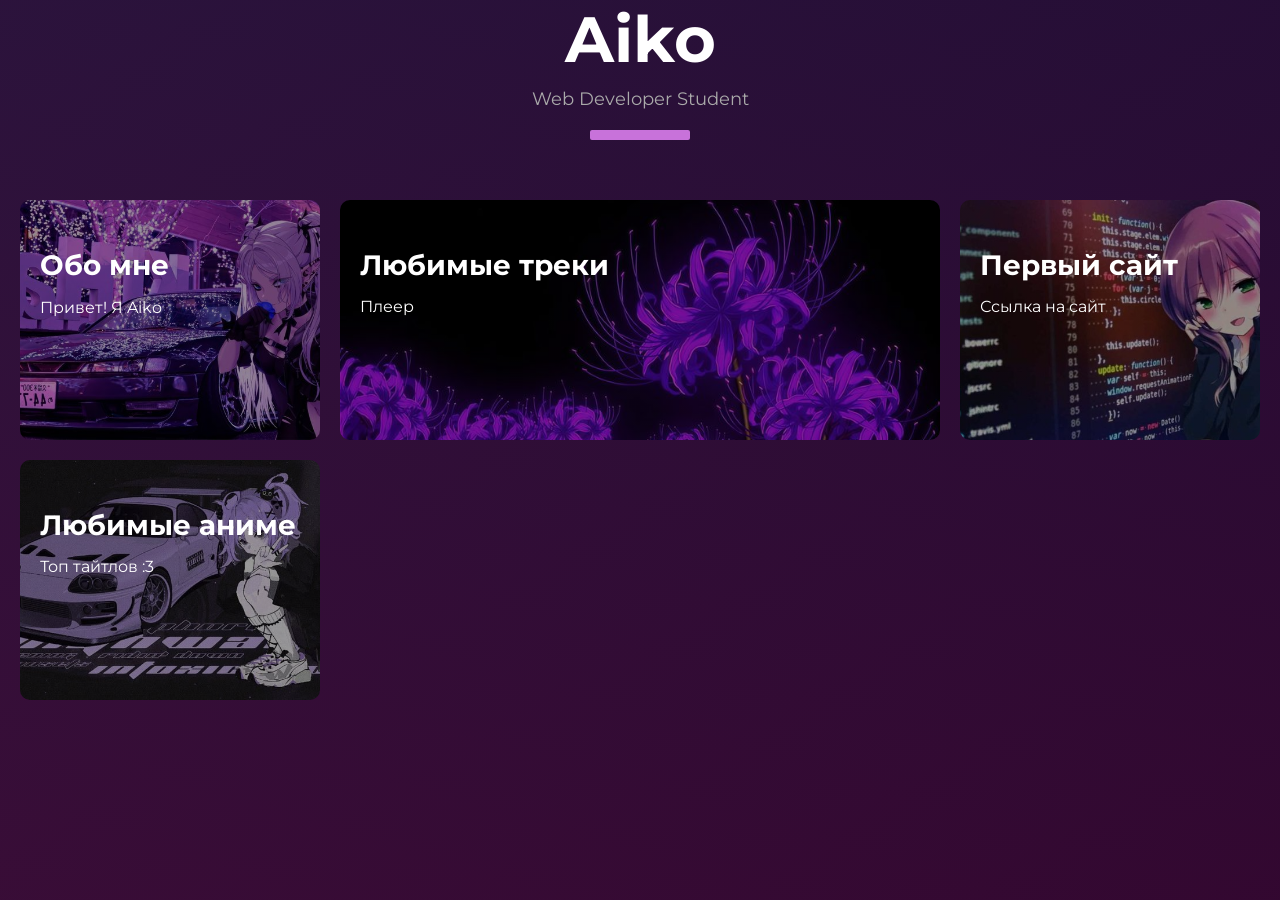
==== a.html @ e125abe2 "Add files via upload" ====
<!DOCTYPE html>
<html lang="en">
<head>
    <meta charset="UTF-8">
    <meta name="viewport" content="width=device-width, initial-scale=1.0">
    <title>bento-site</title>
    <link rel="stylesheet" href="a.css">
    <link rel="icon" type="image/png" href="favicon.png">
    <link rel="preconnect" href="https://fonts.googleapis.com">
    <link href="https://fonts.googleapis.com/css2?family=Montserrat:wght@400;700&display=swap" rel="stylesheet">
</head>

<body>
    <header class="site-header">
        <h1 class="header-title">Aiko</h1>
        <p class="header-subtitle">Web Developer Student</p>
        <div class="header-line"></div>
    </header>


    <div class="bento-grid">
    <div class="card card1" data-bg="frieren.jpg">
    <h3>Обо мне</h3>
    <p class="card-short">Привет! Я Aiko</p>
    
    <div class="card-full">
        <p>Привет, я студент 3 курса колледжа, я разрабатываю свои первые сайты и этот сайт один из них</p>
        <p>Помимо этого, я увлекаюсь:</p>
        <ul>
            <li>Видеоиграми 🎮</li>
            <li>Музыкой 🎧</li>
            <li>Просмотром аниме</li>
        </ul>
        <p>Подробнее расскажу в других карточках!</p>
    </div>
    </div>
    
   <div class="card card2" data-bg="ice.jpg">
    <h3>Любимые треки</h3>
    <div class="card-short">Плеер</div>
    <div class="card-full">
                <div class="player">
                    <!-- Невидимый аудио-элемент -->
                    <audio id="audioPlayer"></audio>
                    
                    <!-- Информация о текущем треке -->
                    <div class="player-info">
                        <h4 id="trackTitle">Название трека</h4>
                        <p id="trackArtist">Исполнитель</p>
                    </div>
                    
                    <!-- Кнопки управления -->
                    <div class="player-controls">
                        <button class="control-btn" id="prevBtn">⏮</button>
                        <button class="control-btn" id="playBtn">▶</button>
                        <button class="control-btn" id="nextBtn">⏭</button>
                    </div>
                    
                    <!-- Прогресс-бар -->
                    <div class="progress-container">
                        <div class="progress-bar" id="progressBar"></div>
                    </div>
                </div>
            </div>
    
    </div>
     <div class="card card3" data-bg="prgm.jpg">
        <h3>Первый сайт</h3>
        <div class="card-short">Ссылка на сайт</div>
        <div class="card-full">
        <h4>Предисловие</h4>
        <p>Перед созданием этого сайта я создавал другой, более простой, но это был важный этап в изучении веб-разработки для меня! Не судите строго 😅</p>
        <a href="https://yokkichan002-oss.github.io/my-first-site/" target="_blank" rel="noopener noreferrer" class="btn">Посмотреть мой первый сайт</a>
    </div>
    
    </div>
       <div class="card card4" data-bg="purple.jpg">
        <h3>Любимые аниме</h3>
        <div class="card-short">Топ тайтлов :3</div>
        <div class="card-full">
            <p>Топ 3 моих любимых аниме, которые советую посмотреть:</p>
            <ul class="anime-list">
                <li>
                    <a href="https://shikimori.io/animes/z11757-sword-art-online" target="_blank" rel="noopener noreferrer">Мастера меча онлайн(САО)</a> 
                    <span>— Одно из первых просмотренных мной аниме</span>
                </li>
                <li>
                    <a href="https://shikimori.io/animes/33352-violet-evergarden" target="_blank" rel="noopener noreferrer">Вайолет Эвергарден</a> 
                    <span>— Очень душевное аниме </span>
                </li>
                <li>
                    <a href="https://shikimori.io/animes/52991-sousou-no-frieren" target="_blank" rel="noopener noreferrer">Провожающая в последний путь Фрирен</a> 
                    <span>— Атмосферное аниме чтобы отдохнуть </span>
                </li>
            </ul>
        </div>
    </div>

<div class="modal" id="modal">
    <div class="modal-content">
        <span class="close-btn">&times;</span>
        <div id="modal-text"></div>
    </div>
</div>
<script src="script.js"></script>
</body>
</html>
---- a.css ----
.bento-grid {
    display: grid;
    grid-template-columns: 1fr 2fr 1fr;
    gap: 20px;
    padding: 20px 20px 40px;

}
.card {
    padding: 20px;
    min-height: 200px;
    background-color: rgb(207, 169, 169);
    border-radius: 10px;
    transition: transform 0.3s ease, opacity 0.3s ease;
    opacity: 0;
    transform: translateY(30px);

}
.card.visible{
    opacity: 1;
    transform: translateY(0);
}
.card1 {
    background-image: 
        linear-gradient(rgba(0, 0, 0, 0.4), rgba(0, 0, 0, 0.4)), 
        url('frieren.jpg');
    background-size: cover;
    background-position: center;
}
.card2 {
    background-image: 
        linear-gradient(rgba(0, 0, 0, 0.4), rgba(0, 0, 0, 0.4)), 
        url('ice.jpg');
    background-size: cover;
    background-position: center;
    
}
.card3 {
    background-image: 
        linear-gradient(rgba(0, 0, 0, 0.4), rgba(0, 0, 0, 0.4)), 
        url('prgm.jpg');
    background-size: cover;
    background-position: center;
}
.card4 {
    background-image: 
        linear-gradient(rgba(0, 0, 0, 0.4), rgba(0, 0, 0, 0.4)), 
        url('purple.jpg');
    background-size: cover;
    background-position: center;
}
.card:hover{
    transform: scale(1.01);
    box-shadow: 0 0 20px rgba(255, 255, 255, 0.6);
}


.card-text {
    color: #ffffff;
    font-size: 15px;
    line-height: 1.5;
}
h3{
    color: #ffffff;
    font-size: 28px;
    font-weight: 700;
    margin-bottom: 15px;
}
body {
    font-family: 'Montserrat', sans-serif;
    background: 
        linear-gradient(rgba(35, 8, 48, 0.9), rgba(54, 5, 47, 0.9)),
        linear-gradient(135deg, #7777aa 0%, #16213e 100%);
    margin: 0;
    min-height: 100vh;
}
.card-full {
    display: none;
}

.modal {
    position: fixed;
    top: 0; left: 0; width: 100%; height: 100%;
    background-color: rgba(0, 0, 0, 0.7);
    z-index: 1000;
    justify-content: center; align-items: center;
    display: none;
}
.modal-content {
    padding: 30px;
    border-radius: 15px;
    max-width: 600px;
    width: 90%;
    position: relative;
    background-size: cover;
    background-position: center;

    background-color: #1a1a1a;
    color: #ffffff;
    border: 1px solid #333;
    box-shadow: 0 20px 60px rgba(0, 0, 0, 0.8);
}
.close-btn {
    position: absolute;
    top: 10px; right: 15px;
    font-size: 30px;
    cursor: pointer;
    color: #333;
}
.close-btn:hover {
    color:red;
}
.modal.active {
    display: flex;
}
a {
    display:block
}
.anime-list {
    list-style: none;
    padding: 0;       
    margin: 0;
}
.anime-list li span {
    color: #afaaaa;       /* Светло-серый цвет */
    font-size: 0.9em;     /* Чуть меньше основного текста */
    font-style: italic;   /* Курсив для красоты (по желанию) */
}
.modal-content a {
    color: #faf8f8;          /* Белый цвет текста */
    text-decoration: none;   /* Убираем подчеркивание */
    font-weight: 600;        /* Делаем название аниме чуть жирнее */
    transition: color 0.3s ease; /* Плавное изменение цвета */
}

/* Эффект при наведении на ссылку */
.modal-content a:hover {
    color: #ffb7b2; /* Например, нежно-розовый (можешь поменять на свой любимый цвет) */
    text-decoration: underline; /* Или можно сделать underline, или вообще без него */
}
.btn {
    display: inline-block;
    background-color: #b975f1; /* Цвет кнопки (тот же розовый для примера) */
    color: #1a1a1a !important; /* Цвет текста внутри кнопки (темный, чтобы читался) */
    padding: 10px 20px;
    border-radius: 8px;
    text-decoration: none;
    font-weight: 700;
    margin-top: 15px;
    transition: transform 0.2s ease, background-color 0.2s ease;
}

.btn:hover {
    background-color: #f7b5ee; /* Чуть темнее при наведении */
    transform: scale(1.05);    /* Легкое увеличение */
}
.site-header {
    text-align: center;
    padding: 0 20px 40px;
}

.header-title {
    font-size: 64px;
    font-weight: 700;
    margin: 0;
    color: #ffffff;
}

.header-subtitle {
    font-size: 18px;
    color: #aaaaaa;
    margin: 10px 0 20px;
}

.header-line {
    width: 100px;
    height: 10px;
    background-color: #c872da; /* Розовый, как у тебя в кнопках */
    margin: 0 auto;
    border-radius: 2px;
}
#particles {
    position: fixed;
    top: 0;
    left: 0;
    width: 100%;
    height: 100%;
    z-index: -1; /* Лежит под всем */
    pointer-events: none; /* Клики проходят сквозь него */
}
/* Стили для музыкального плеера */
.player {
    background: rgba(0, 0, 0, 0.3);
    padding: 20px;
    border-radius: 10px;
    text-align: center;
}

.player-info {
    margin-bottom: 20px;
}

.player-info h4 {
    color: #ffffff;
    font-size: 20px;
    margin: 0 0 5px 0;
}

.player-info p {
    color: #aaaaaa;
    font-size: 14px;
    margin: 0;
}

.player-controls {
    display: flex;
    justify-content: center;
    gap: 15px;
    margin-bottom: 15px;
}

.control-btn {
    background: rgba(255, 255, 255, 0.1);
    border: none;
    border-radius: 50%;
    width: 50px;
    height: 50px;
    font-size: 20px;
    cursor: pointer;
    transition: all 0.3s ease;
    color: #ffffff;
}

.control-btn:hover {
    background: rgba(255, 255, 255, 0.2);
    transform: scale(1.1);
}

.progress-container {
    width: 100%;
    height: 5px;
    background: rgba(255, 255, 255, 0.2);
    border-radius: 3px;
    overflow: hidden;
}

.progress-bar {
    width: 0%;
    height: 100%;
    background: #ffb7b2;
    transition: width 0.1s linear;
}
.card-short {
    color: #ffff
}
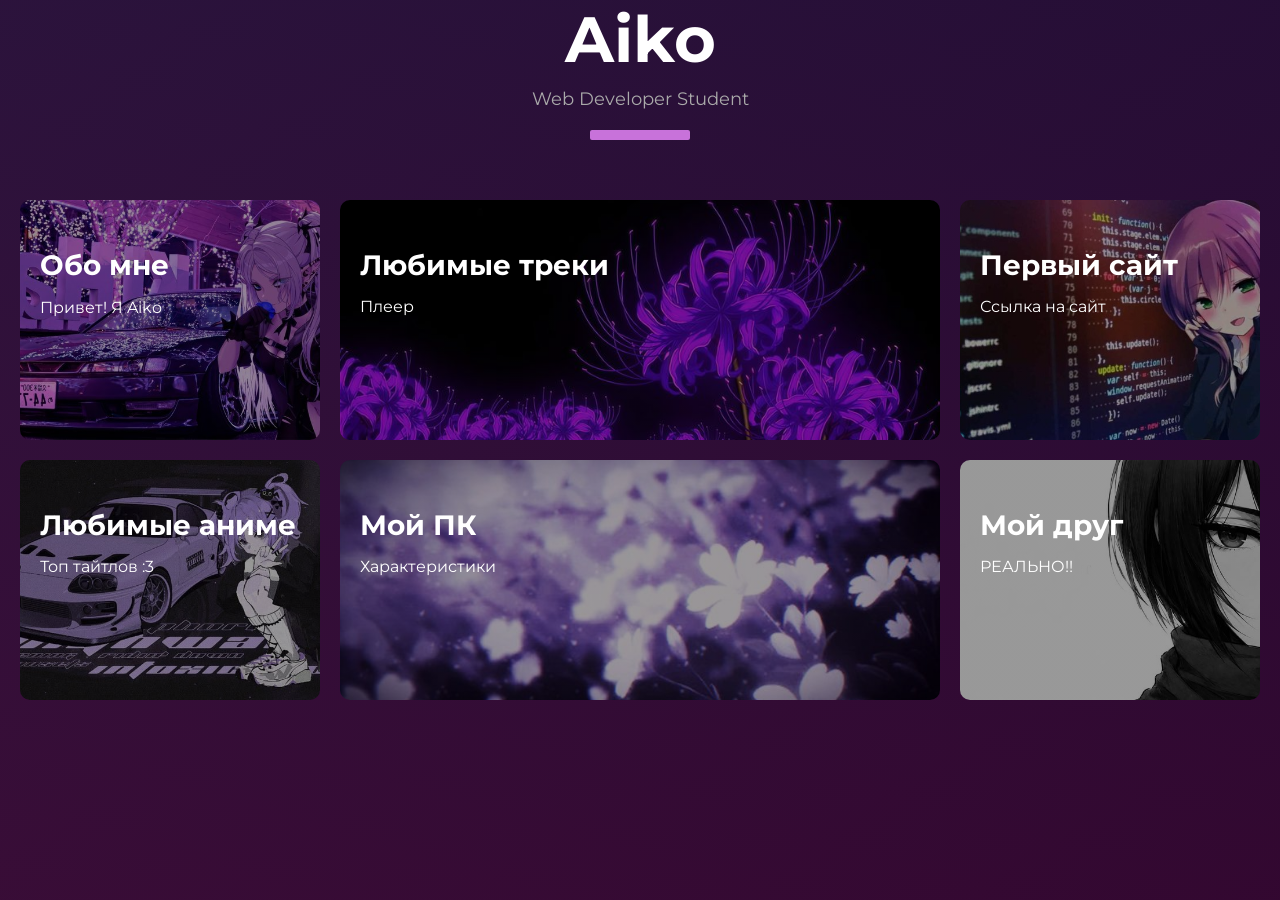
==== commit 5d157f66: "Add files via upload" ====
--- a/a.html
+++ b/a.html
@@ -26,10 +26,10 @@
     <div class="card-full">
         <p>Привет, я студент 3 курса колледжа, я разрабатываю свои первые сайты и этот сайт один из них</p>
         <p>Помимо этого, я увлекаюсь:</p>
-        <ul>
-            <li>Видеоиграми 🎮</li>
-            <li>Музыкой 🎧</li>
-            <li>Просмотром аниме</li>
+        <ul class="list">
+            <li><span class="spec-value1">Видеоиграми 🎮</span></li>
+            <li><span class="spec-value1">Музыкой 🎧</span></li>
+            <li><span class="spec-value1">Просмотром аниме</span></li>
         </ul>
         <p>Подробнее расскажу в других карточках!</p>
     </div>
@@ -95,6 +95,26 @@
             </ul>
         </div>
     </div>
+    <div class="card card5" data-bg="fds.jpg">
+        <h3>Мой ПК</h3>
+        <div class="card-short">Характеристики</div>
+        <div class="card-full">
+            <p>Сборка, на которой я работаю и играю:</p>
+            <ul class="pc-specs">
+                <li><span class="spec-label">Процессор:</span> <span class="spec-value">AMD Ryzen 5 8400F</span></li>
+                <li><span class="spec-label">Видеокарта:</span> <span class="spec-value">RTX 3060 ti 8GB</span></li>
+                <li><span class="spec-label">Оперативная память:</span> <span class="spec-value">16GB DDR5</span></li>
+                <li><span class="spec-label">Накопитель:</span> <span class="spec-value">512GB SSD</span></li>
+                <li><span class="spec-label">Монитор:</span> <span class="spec-value">24" 180Hz</span></li>
+            </ul>
+            <p>Хватает для учёбы, кодинга и большинства игр</p>
+        </div>
+     </div>   
+     <div class="card card6" data-bg="mikasa.jpg">
+        <h3>Мой друг</h3>
+        <div class="card-short">РЕАЛЬНО!!</div>
+        <div class="card-full">Gefest237 это мой друг, общаюсь c ним 3 года и играем вместе в игру VALORANT, как же он много ноет, но он анимедевочка, ему можно, люблю его <3 </div>
+     </div>
 
 <div class="modal" id="modal">
     <div class="modal-content">
--- a/a.css
+++ b/a.css
@@ -47,6 +47,21 @@
         url('purple.jpg');
     background-size: cover;
     background-position: center;
+    
+}
+.card6 {
+    background-image: 
+        linear-gradient(rgba(0, 0, 0, 0.4), rgba(0, 0, 0, 0.4)), 
+        url('mikasa.jpg');
+    background-size: cover;
+    background-position: center;
+}
+.card5 {
+    background-image: 
+        linear-gradient(rgba(0, 0, 0, 0.4), rgba(0, 0, 0, 0.4)), 
+        url('fds.jpg');
+    background-size: cover;
+    background-position: center;
 }
 .card:hover{
     transform: scale(1.01);
@@ -98,6 +113,15 @@
     color: #ffffff;
     border: 1px solid #333;
     box-shadow: 0 20px 60px rgba(0, 0, 0, 0.8);
+
+    min-width: 400px;    /* Минимальная ширина */
+    min-height: 300px;   /* Минимальная высота */
+
+    display: flex;
+    flex-direction: column;
+    justify-content: center;
+    align-items: center;
+    text-align: center;
 }
 .close-btn {
     position: absolute;
@@ -251,4 +275,50 @@
 }
 .card-short {
     color: #ffff
+}
+/* Стили для списка характеристик ПК */
+.pc-specs {
+    list-style: none;
+    padding: 0;
+    margin: 15px 0;
+}
+
+.pc-specs li {
+    padding: 8px 0;
+    border-bottom: 1px solid rgba(255, 255, 255, 0.1);
+    display: flex;
+    justify-content: space-between;
+    align-items: center;
+}
+
+.pc-specs li:last-child {
+    border-bottom: none;
+}
+
+.spec-label {
+    color: #aaaaaa;
+    font-size: 14px;
+}
+
+.spec-value {
+    color: #ffffff;
+    font-weight: 600;
+    font-size: 14px;
+}
+.list {
+    list-style: none;
+    padding: 0;
+    margin: 15px 0;
+}
+.list li {
+     padding: 8px 0;
+    border-bottom: 1px solid rgba(255, 255, 255, 0.1);
+    display: flex;
+    justify-content: space-between;
+    align-items: center;
+}
+.spec-value1 {
+      color: #ffffff;
+    font-weight: 600;
+    font-size: 14px;
 }
